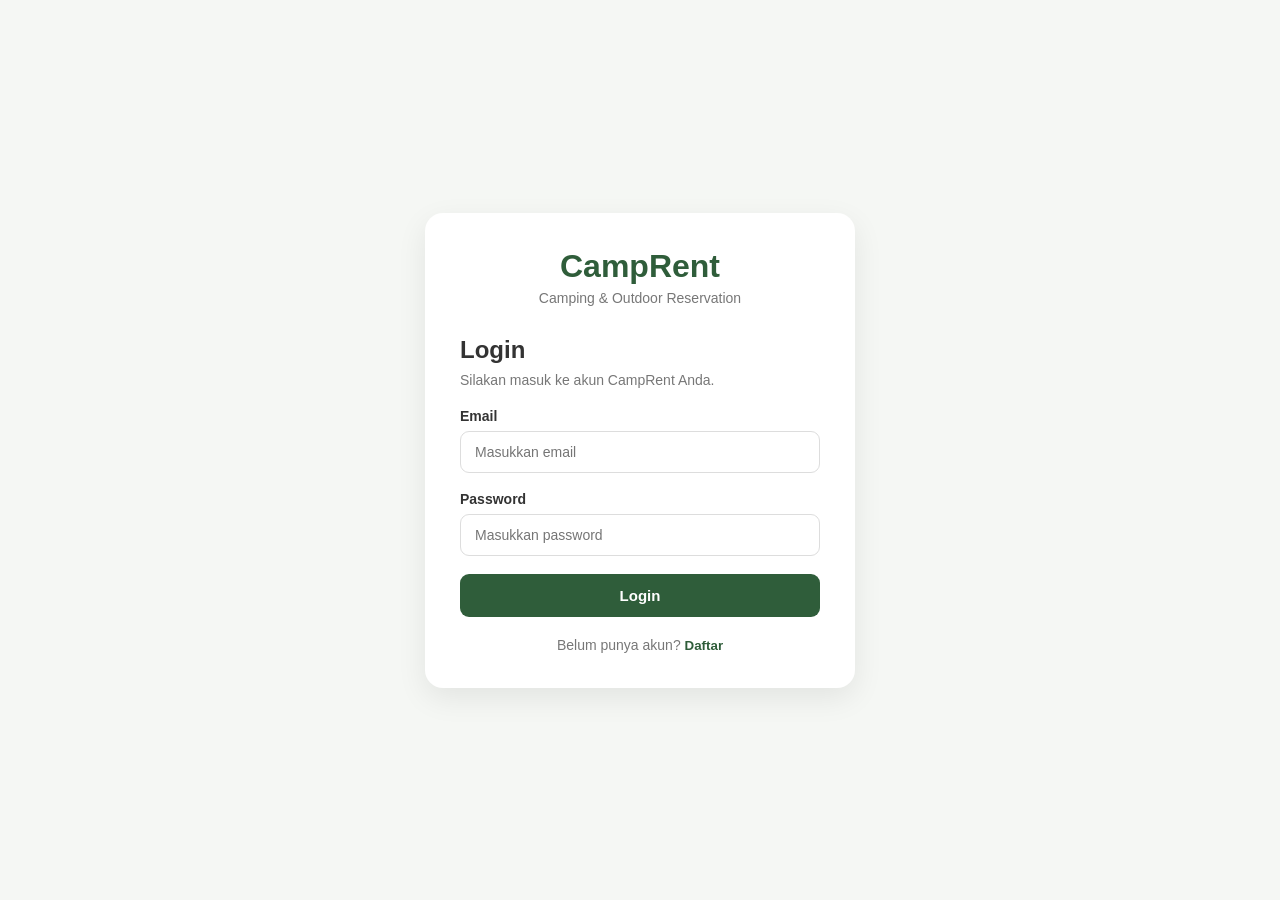
==== index.html @ ebeb31ab "first commit" ====
<!DOCTYPE html>
<html lang="id">
<head>
    <meta charset="UTF-8">
    <meta name="viewport" content="width=device-width, initial-scale=1.0">

    <title>CampRent - Login</title>

    <link rel="stylesheet" href="css/style.css">
</head>

<body>

    <div class="auth-container">

        <div class="auth-card">

            <div class="logo">
                <h1>CampRent</h1>
                <p>Camping & Outdoor Reservation</p>
            </div>

            <!-- LOGIN -->
            <div id="loginForm">

                <h2>Login</h2>

                <p class="form-description">
                    Silakan masuk ke akun CampRent Anda.
                </p>

                <form onsubmit="login(event)">

                    <div class="form-group">
                        <label>Email</label>

                        <input
                            type="email"
                            id="loginEmail"
                            placeholder="Masukkan email"
                            required
                        >
                    </div>

                    <div class="form-group">
                        <label>Password</label>

                        <input
                            type="password"
                            id="loginPassword"
                            placeholder="Masukkan password"
                            required
                        >
                    </div>

                    <button type="submit" class="btn-primary">
                        Login
                    </button>

                </form>

                <p class="switch-form">
                    Belum punya akun?
                    <button onclick="showRegister()">
                        Daftar
                    </button>
                </p>

            </div>


            <!-- REGISTER -->
            <div id="registerForm" style="display: none;">

                <h2>Daftar Akun</h2>

                <p class="form-description">
                    Buat akun untuk melakukan reservasi camping.
                </p>

                <form onsubmit="register(event)">

                    <div class="form-group">

                        <label>Nama Lengkap</label>

                        <input
                            type="text"
                            id="registerName"
                            placeholder="Masukkan nama lengkap"
                            required
                        >

                    </div>


                    <div class="form-group">

                        <label>Email</label>

                        <input
                            type="email"
                            id="registerEmail"
                            placeholder="Masukkan email"
                            required
                        >

                    </div>


                    <div class="form-group">

                        <label>Password</label>

                        <input
                            type="password"
                            id="registerPassword"
                            placeholder="Minimal 6 karakter"
                            minlength="6"
                            required
                        >

                    </div>


                    <div class="form-group">

                        <label>Nomor WhatsApp</label>

                        <input
                            type="tel"
                            id="registerPhone"
                            placeholder="08xxxxxxxxxx"
                            required
                        >

                    </div>


                    <button type="submit" class="btn-primary">
                        Daftar
                    </button>

                </form>


                <p class="switch-form">

                    Sudah punya akun?

                    <button onclick="showLogin()">
                        Login
                    </button>

                </p>

            </div>

        </div>

    </div>


    <script src="js/data.js"></script>
    <script src="js/auth.js"></script>

</body>
</html>
---- css/style.css ----
* {
    margin: 0;
    padding: 0;
    box-sizing: border-box;
}

body {
    font-family: Arial, sans-serif;
    background: #f5f7f4;
    color: #333;
}


/* =========================
   AUTH
========================= */

.auth-container {
    min-height: 100vh;

    display: flex;
    justify-content: center;
    align-items: center;

    padding: 20px;
}


.auth-card {
    width: 100%;
    max-width: 430px;

    background: white;

    padding: 35px;

    border-radius: 18px;

    box-shadow:
        0 10px 30px rgba(0, 0, 0, 0.08);
}


/* =========================
   LOGO
========================= */

.logo {
    text-align: center;
    margin-bottom: 30px;
}

.logo h1 {
    font-size: 32px;
    color: #2f5d3a;
    margin-bottom: 5px;
}

.logo p {
    font-size: 14px;
    color: #777;
}


/* =========================
   FORM
========================= */

.auth-card h2 {
    margin-bottom: 8px;
}

.form-description {
    font-size: 14px;
    color: #777;
    margin-bottom: 20px;
}


.form-group {
    margin-bottom: 18px;
}


.form-group label {
    display: block;

    margin-bottom: 7px;

    font-size: 14px;

    font-weight: bold;
}


.form-group input {
    width: 100%;

    padding: 12px 14px;

    border: 1px solid #ddd;

    border-radius: 9px;

    font-size: 14px;

    outline: none;
}


.form-group input:focus {
    border-color: #2f5d3a;
}


/* =========================
   BUTTON
========================= */

.btn-primary {
    width: 100%;

    padding: 13px;

    border: none;

    border-radius: 9px;

    background: #2f5d3a;

    color: white;

    font-size: 15px;

    font-weight: bold;

    cursor: pointer;

    transition: 0.2s;
}


.btn-primary:hover {
    background: #244a2e;
}


/* =========================
   SWITCH FORM
========================= */

.switch-form {
    margin-top: 20px;

    text-align: center;

    font-size: 14px;

    color: #777;
}


.switch-form button {
    border: none;

    background: none;

    color: #2f5d3a;

    font-weight: bold;

    cursor: pointer;
}
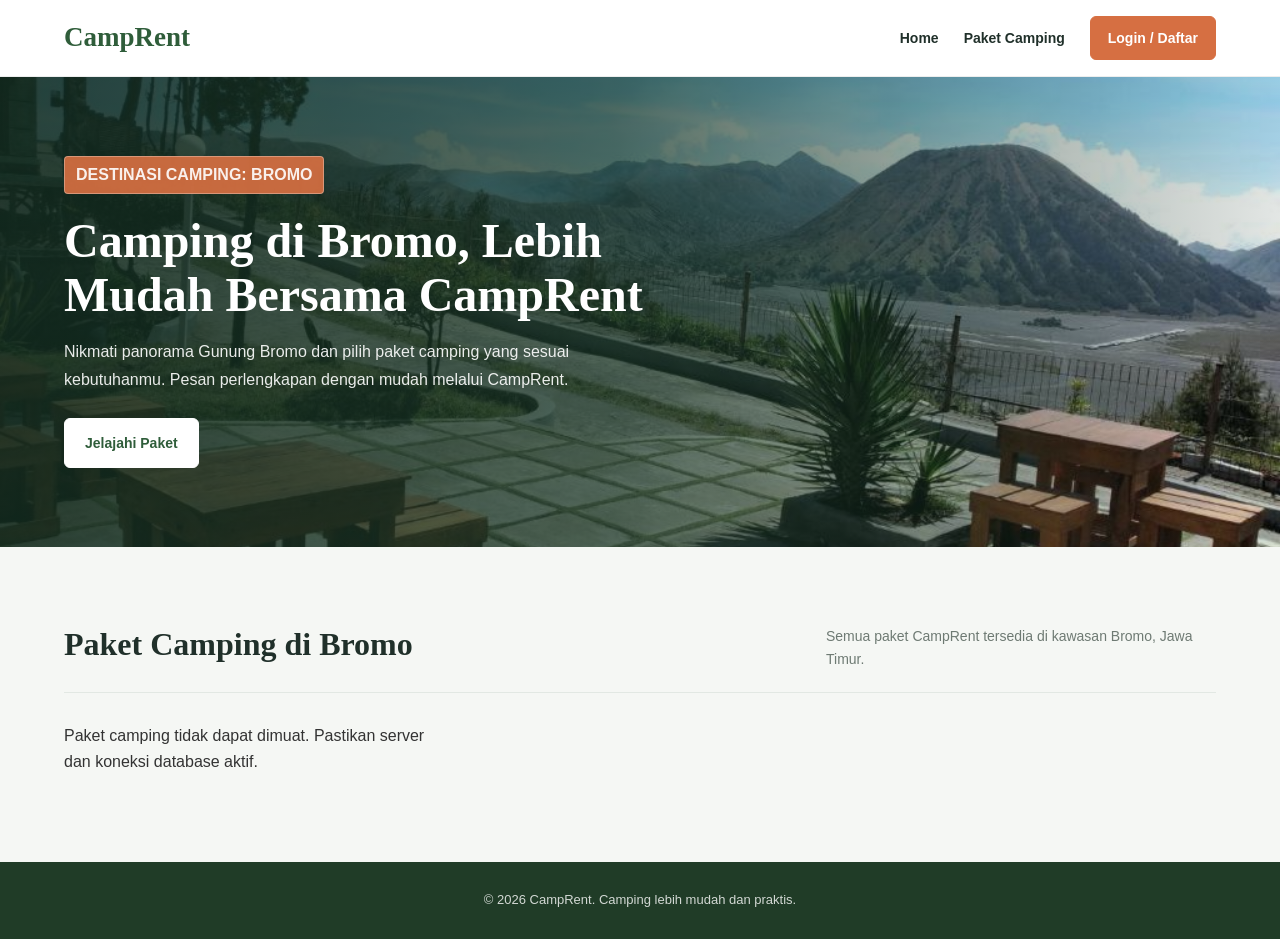
==== commit 792d3aaf: "feat: update CampRent application" ====
--- a/index.html
+++ b/index.html
@@ -4,165 +4,193 @@
     <meta charset="UTF-8">
     <meta name="viewport" content="width=device-width, initial-scale=1.0">
 
-    <title>CampRent - Login</title>
+    <title>CampRent - Camping & Outdoor Reservation</title>
 
     <link rel="stylesheet" href="css/style.css">
 </head>
 
 <body>
 
-    <div class="auth-container">
+    <!-- NAVBAR -->
+    <nav class="navbar">
+        <div class="navbar-content container">
+            <a class="navbar-brand" href="index.html">CampRent</a>
 
+            <div class="navbar-menu">
+                <a href="index.html">Home</a>
+                <a href="#packages">Paket Camping</a>
+
+                <button
+                    type="button"
+                    class="btn-primary"
+                    onclick="openAuth()">
+                    Login / Daftar
+                </button>
+            </div>
+        </div>
+    </nav>
+
+    <!-- HERO -->
+    <section class="hero">
+        <div class="hero-content container">
+            <p class="hero-label">DESTINASI CAMPING: BROMO</p>
+
+            <h1>
+                Camping di Bromo,
+                Lebih Mudah Bersama CampRent
+            </h1>
+
+            <p>
+                Nikmati panorama Gunung Bromo dan pilih paket camping
+                yang sesuai kebutuhanmu. Pesan perlengkapan dengan mudah
+                melalui CampRent.
+            </p>
+
+            <a href="#packages" class="btn-primary">
+                Jelajahi Paket
+            </a>
+        </div>
+    </section>
+
+    <!-- PAKET CAMPING -->
+    <main class="public-container container" id="packages">
+        <div class="section-header">
+            <h2>Paket Camping di Bromo</h2>
+            <p>
+                Semua paket CampRent tersedia di kawasan Bromo,
+                Jawa Timur.
+            </p>
+        </div>
+
+        <div id="packageList" class="package-grid"></div>
+    </main>
+
+    <!-- LOGIN / REGISTER MODAL -->
+    <div id="authModal" class="auth-modal" hidden>
         <div class="auth-card">
 
+            <button
+                type="button"
+                class="close-modal"
+                onclick="closeAuth()"
+                aria-label="Tutup">
+                &times;
+            </button>
+
             <div class="logo">
-                <h1>CampRent</h1>
+                <h2>CampRent</h2>
                 <p>Camping & Outdoor Reservation</p>
             </div>
 
             <!-- LOGIN -->
             <div id="loginForm">
-
                 <h2>Login</h2>
 
                 <p class="form-description">
-                    Silakan masuk ke akun CampRent Anda.
+                    Masuk untuk melanjutkan reservasi.
                 </p>
 
                 <form onsubmit="login(event)">
-
                     <div class="form-group">
-                        <label>Email</label>
-
+                        <label for="loginEmail">Email</label>
                         <input
                             type="email"
                             id="loginEmail"
                             placeholder="Masukkan email"
-                            required
-                        >
+                            required>
                     </div>
 
                     <div class="form-group">
-                        <label>Password</label>
-
+                        <label for="loginPassword">Password</label>
                         <input
                             type="password"
                             id="loginPassword"
                             placeholder="Masukkan password"
-                            required
-                        >
+                            required>
                     </div>
 
                     <button type="submit" class="btn-primary">
                         Login
                     </button>
-
                 </form>
 
                 <p class="switch-form">
                     Belum punya akun?
-                    <button onclick="showRegister()">
-                        Daftar
+                    <button type="button" onclick="showRegister()">
+                        Daftar sekarang
                     </button>
                 </p>
-
             </div>
 
-
             <!-- REGISTER -->
-            <div id="registerForm" style="display: none;">
-
+            <div id="registerForm" hidden>
                 <h2>Daftar Akun</h2>
 
                 <p class="form-description">
-                    Buat akun untuk melakukan reservasi camping.
+                    Daftar terlebih dahulu untuk melakukan booking.
                 </p>
 
                 <form onsubmit="register(event)">
-
                     <div class="form-group">
-
-                        <label>Nama Lengkap</label>
-
+                        <label for="registerName">Nama Lengkap</label>
                         <input
                             type="text"
                             id="registerName"
                             placeholder="Masukkan nama lengkap"
-                            required
-                        >
-
+                            required>
                     </div>
 
-
                     <div class="form-group">
-
-                        <label>Email</label>
-
+                        <label for="registerEmail">Email</label>
                         <input
                             type="email"
                             id="registerEmail"
                             placeholder="Masukkan email"
-                            required
-                        >
-
+                            required>
                     </div>
 
-
                     <div class="form-group">
-
-                        <label>Password</label>
-
+                        <label for="registerPassword">Password</label>
                         <input
                             type="password"
                             id="registerPassword"
                             placeholder="Minimal 6 karakter"
                             minlength="6"
-                            required
-                        >
-
+                            required>
                     </div>
 
-
                     <div class="form-group">
-
-                        <label>Nomor WhatsApp</label>
-
+                        <label for="registerPhone">Nomor WhatsApp</label>
                         <input
                             type="tel"
                             id="registerPhone"
                             placeholder="08xxxxxxxxxx"
-                            required
-                        >
-
+                            required>
                     </div>
-
 
                     <button type="submit" class="btn-primary">
                         Daftar
                     </button>
-
                 </form>
 
-
                 <p class="switch-form">
-
                     Sudah punya akun?
-
-                    <button onclick="showLogin()">
+                    <button type="button" onclick="showLogin()">
                         Login
                     </button>
-
                 </p>
-
             </div>
 
         </div>
-
     </div>
 
+    <footer class="footer">
+        <p>&copy; 2026 CampRent. Camping lebih mudah dan praktis.</p>
+    </footer>
 
     <script src="js/data.js"></script>
     <script src="js/auth.js"></script>
+    <script src="js/home.js"></script>
 
 </body>
 </html>
--- a/css/style.css
+++ b/css/style.css
@@ -1,173 +1,899 @@
+/* ========================================
+   CAMPrENT - GLOBAL STYLE
+======================================== */
+
 * {
     margin: 0;
     padding: 0;
     box-sizing: border-box;
 }
 
+:root {
+    --primary: #2f5d3a;
+    --primary-dark: #244a2e;
+    --primary-light: #eaf2e9;
+    --secondary: #dce8d7;
+    --background: #f5f7f4;
+    --white: #ffffff;
+    --text: #333333;
+    --text-light: #777777;
+    --border: #dddddd;
+    --danger: #dc3545;
+    --accent: #d66f42;
+    --ink: #20302a;
+    --muted: #6e7a73;
+    --line: #e2e8e3;
+    --shadow: 0 10px 30px rgba(0, 0, 0, 0.08);
+}
+
+html {
+    scroll-behavior: smooth;
+}
+
 body {
-    font-family: Arial, sans-serif;
-    background: #f5f7f4;
-    color: #333;
-}
-
-
-/* =========================
-   AUTH
-========================= */
+    font-family: Arial, Helvetica, sans-serif;
+    background: var(--background);
+    color: var(--text);
+    line-height: 1.6;
+}
+
+button,
+input,
+select,
+textarea {
+    font: inherit;
+}
+
+button {
+    cursor: pointer;
+}
+
+a {
+    color: inherit;
+    text-decoration: none;
+}
+
+img {
+    display: block;
+    max-width: 100%;
+}
+
+.container {
+    width: 90%;
+    max-width: 1200px;
+    margin: 0 auto;
+}
+
+
+/* ========================================
+   BUTTON
+======================================== */
+
+.btn-primary,
+.btn-secondary,
+.btn-outline {
+    display: inline-flex;
+    align-items: center;
+    justify-content: center;
+    gap: 8px;
+    padding: 12px 22px;
+    border-radius: 9px;
+    font-size: 14px;
+    font-weight: bold;
+    text-align: center;
+    transition: background 0.2s ease,
+                color 0.2s ease,
+                transform 0.2s ease;
+    cursor: pointer;
+}
+
+.btn-primary {
+    border: 1px solid var(--primary);
+    background: var(--primary);
+    color: var(--white);
+}
+
+.btn-primary:hover {
+    background: var(--primary-dark);
+    border-color: var(--primary-dark);
+    transform: translateY(-1px);
+}
+
+.btn-secondary {
+    border: 1px solid var(--secondary);
+    background: var(--secondary);
+    color: var(--primary);
+}
+
+.btn-secondary:hover {
+    background: #ccddc5;
+}
+
+.btn-outline {
+    border: 1px solid var(--primary);
+    background: transparent;
+    color: var(--primary);
+}
+
+.btn-outline:hover {
+    background: var(--primary);
+    color: var(--white);
+}
+
+.btn-full {
+    width: 100%;
+}
+
+
+/* ========================================
+   AUTH: LOGIN DAN REGISTER
+======================================== */
 
 .auth-container {
     min-height: 100vh;
-
     display: flex;
     justify-content: center;
     align-items: center;
-
-    padding: 20px;
-}
-
+    padding: 24px;
+    background:
+        linear-gradient(
+            135deg,
+            rgba(47, 93, 58, 0.08),
+            rgba(220, 232, 215, 0.4)
+        );
+}
 
 .auth-card {
     width: 100%;
     max-width: 430px;
-
-    background: white;
-
     padding: 35px;
-
+    background: var(--white);
     border-radius: 18px;
-
-    box-shadow:
-        0 10px 30px rgba(0, 0, 0, 0.08);
-}
-
-
-/* =========================
-   LOGO
-========================= */
+    box-shadow: var(--shadow);
+}
 
 .logo {
     text-align: center;
-    margin-bottom: 30px;
+    margin-bottom: 28px;
 }
 
 .logo h1 {
     font-size: 32px;
-    color: #2f5d3a;
+    line-height: 1.3;
+    color: var(--primary);
     margin-bottom: 5px;
 }
 
 .logo p {
     font-size: 14px;
-    color: #777;
-}
-
-
-/* =========================
-   FORM
-========================= */
+    color: var(--text-light);
+}
 
 .auth-card h2 {
     margin-bottom: 8px;
+    color: var(--text);
+    font-size: 24px;
 }
 
 .form-description {
-    font-size: 14px;
-    color: #777;
-    margin-bottom: 20px;
-}
-
+    margin-bottom: 22px;
+    color: var(--text-light);
+    font-size: 14px;
+}
+
+
+/* ========================================
+   FORM
+======================================== */
 
 .form-group {
     margin-bottom: 18px;
 }
 
-
 .form-group label {
     display: block;
-
     margin-bottom: 7px;
-
-    font-size: 14px;
-
+    font-size: 14px;
     font-weight: bold;
-}
-
-
-.form-group input {
+    color: #444444;
+}
+
+.form-group input,
+.form-group select,
+.form-group textarea {
+    display: block;
     width: 100%;
-
     padding: 12px 14px;
-
-    border: 1px solid #ddd;
-
+    border: 1px solid var(--border);
     border-radius: 9px;
-
-    font-size: 14px;
-
+    background: var(--white);
+    color: var(--text);
+    font-size: 14px;
     outline: none;
-}
-
-
-.form-group input:focus {
-    border-color: #2f5d3a;
-}
-
-
-/* =========================
-   BUTTON
-========================= */
-
-.btn-primary {
-    width: 100%;
-
-    padding: 13px;
-
-    border: none;
-
-    border-radius: 9px;
-
-    background: #2f5d3a;
-
-    color: white;
-
-    font-size: 15px;
-
-    font-weight: bold;
-
-    cursor: pointer;
-
-    transition: 0.2s;
-}
-
-
-.btn-primary:hover {
-    background: #244a2e;
-}
-
-
-/* =========================
-   SWITCH FORM
-========================= */
+    transition: border-color 0.2s ease,
+                box-shadow 0.2s ease;
+}
+
+.form-group input:focus,
+.form-group select:focus,
+.form-group textarea:focus {
+    border-color: var(--primary);
+    box-shadow: 0 0 0 3px rgba(47, 93, 58, 0.1);
+}
+
+.form-group textarea {
+    min-height: 100px;
+    resize: vertical;
+}
+
+.form-group input::placeholder,
+.form-group textarea::placeholder {
+    color: #aaaaaa;
+}
 
 .switch-form {
     margin-top: 20px;
-
     text-align: center;
-
-    font-size: 14px;
-
-    color: #777;
-}
-
+    font-size: 14px;
+    color: var(--text-light);
+}
 
 .switch-form button {
+    padding: 0;
     border: none;
-
     background: none;
-
-    color: #2f5d3a;
-
+    color: var(--primary);
     font-weight: bold;
-
     cursor: pointer;
-}+}
+
+.switch-form button:hover {
+    text-decoration: underline;
+}
+
+
+/* ========================================
+   NAVBAR HOME
+======================================== */
+
+.navbar {
+    position: sticky;
+    top: 0;
+    z-index: 100;
+    background: rgba(255, 255, 255, 0.96);
+    border-bottom: 1px solid rgba(32, 48, 42, 0.08);
+    backdrop-filter: blur(14px);
+}
+
+.navbar-content {
+    min-height: 76px;
+    display: flex;
+    align-items: center;
+    justify-content: space-between;
+    gap: 24px;
+}
+
+.navbar-brand {
+    color: var(--primary);
+    font-family: Georgia, "Times New Roman", serif;
+    font-size: 27px;
+    font-weight: 700;
+    white-space: nowrap;
+}
+
+.navbar-menu {
+    display: flex;
+    align-items: center;
+    gap: 25px;
+}
+
+.navbar-menu a {
+    color: var(--ink);
+    font-size: 14px;
+    font-weight: 600;
+    transition: color 0.2s ease;
+}
+
+.navbar-menu a:hover {
+    color: var(--accent);
+}
+
+.navbar-menu .btn-primary {
+    padding: 10px 17px;
+    border-color: var(--accent);
+    background: var(--accent);
+    border-radius: 6px;
+}
+
+.navbar-menu .btn-primary:hover {
+    border-color: #bd5c34;
+    background: #bd5c34;
+}
+
+
+/* ========================================
+   HERO SECTION
+======================================== */
+
+.hero {
+    position: relative;
+    overflow: hidden;
+    min-height: 470px;
+    display: flex;
+    align-items: center;
+    padding: 76px 0;
+    background-image:
+        linear-gradient(90deg, rgba(18, 43, 31, 0.88) 0%, rgba(25, 53, 38, 0.72) 48%, rgba(25, 53, 38, 0.12) 100%),
+        url("../img/5a7480aa60c1fc40151ca7fbbf329ba0.jpg");
+    background-position: center, center 52%;
+    background-size: cover;
+    color: var(--white);
+}
+
+.hero-content {
+    max-width: 1200px;
+    animation: hero-arrive 700ms ease-out both;
+}
+
+.hero-label {
+    display: inline-flex;
+    align-items: center;
+    margin-bottom: 20px;
+    padding: 7px 11px;
+    border: 1px solid rgba(255, 255, 255, 0.3);
+    border-radius: 4px;
+    background: rgba(214, 111, 66, 0.92);
+    color: var(--white);
+    font-size: 11px;
+    font-weight: 700;
+}
+
+.hero h1 {
+    max-width: 650px;
+    margin-bottom: 16px;
+    font-family: Georgia, "Times New Roman", serif;
+    font-size: 48px;
+    line-height: 1.12;
+}
+
+.hero p {
+    max-width: 540px;
+    margin-bottom: 24px;
+    color: rgba(255, 255, 255, 0.9);
+    font-size: 16px;
+    line-height: 1.75;
+}
+
+.hero .hero-label {
+    margin-bottom: 20px;
+    line-height: 1.4;
+}
+
+.hero .btn-primary {
+    padding: 13px 20px;
+    border-color: var(--accent);
+    background: var(--accent);
+    color: var(--white);
+    border-radius: 6px;
+}
+
+.hero .btn-primary:hover {
+    border-color: #bd5c34;
+    background: #bd5c34;
+}
+
+.hero-actions {
+    display: flex;
+    flex-wrap: wrap;
+    gap: 12px;
+}
+
+.hero .btn-primary {
+    background: var(--white);
+    border-color: var(--white);
+    color: var(--primary);
+}
+
+.hero .btn-primary:hover {
+    background: #edf2eb;
+    border-color: #edf2eb;
+}
+
+.hero .btn-outline {
+    border-color: rgba(255, 255, 255, 0.8);
+    color: var(--white);
+}
+
+.hero .btn-outline:hover {
+    background: var(--white);
+    color: var(--primary);
+}
+
+
+/* ========================================
+   SECTION
+======================================== */
+
+.section {
+    padding: 70px 0;
+}
+
+.section-header {
+    margin-bottom: 32px;
+    text-align: center;
+}
+
+.section-header h2 {
+    margin-bottom: 10px;
+    color: var(--primary);
+    font-size: 30px;
+}
+
+.section-header p {
+    max-width: 650px;
+    margin: 0 auto;
+    color: var(--text-light);
+    font-size: 15px;
+}
+
+.public-container {
+    max-width: 1200px;
+    padding-top: 72px;
+    padding-bottom: 88px;
+}
+
+.public-container > .section-header {
+    display: flex;
+    align-items: end;
+    justify-content: space-between;
+    gap: 32px;
+    margin-bottom: 30px;
+    padding-bottom: 22px;
+    border-bottom: 1px solid var(--line);
+    text-align: left;
+}
+
+.public-container > .section-header h2 {
+    margin: 0;
+    color: var(--ink);
+    font-family: Georgia, "Times New Roman", serif;
+    font-size: 32px;
+}
+
+.public-container > .section-header p {
+    max-width: 390px;
+    margin: 0;
+    color: var(--muted);
+    font-size: 14px;
+}
+
+
+/* ========================================
+   PACKAGE / CAMPING CARDS
+======================================== */
+
+.package-grid {
+    display: grid;
+    grid-template-columns: repeat(3, minmax(0, 1fr));
+    gap: 22px;
+}
+
+.package-card {
+    overflow: hidden;
+    background: var(--white);
+    border: 1px solid var(--line);
+    border-radius: 7px;
+    box-shadow: 0 4px 16px rgba(32, 48, 42, 0.045);
+    display: flex;
+    flex-direction: column;
+    transition: transform 0.22s ease, box-shadow 0.22s ease;
+}
+
+.package-card:hover {
+    transform: translateY(-3px);
+    box-shadow: 0 12px 28px rgba(32, 48, 42, 0.12);
+}
+
+.package-image {
+    width: 100%;
+    height: 220px;
+    object-fit: cover;
+    background: var(--secondary);
+}
+
+.package-content {
+    display: flex;
+    flex: 1;
+    flex-direction: column;
+    align-items: flex-start;
+    padding: 20px;
+}
+
+.package-content h3 {
+    margin-bottom: 7px;
+    color: var(--ink);
+    font-family: Georgia, "Times New Roman", serif;
+    font-size: 21px;
+}
+
+.package-content p {
+    margin-bottom: 12px;
+    color: var(--muted);
+    font-size: 14px;
+}
+
+.package-content .package-description {
+    min-height: 44px;
+    margin-bottom: 14px;
+    line-height: 1.55;
+}
+
+.package-content .package-capacity {
+    margin-bottom: 14px;
+    padding: 4px 9px;
+    border-radius: 4px;
+    background: #edf3ee;
+    color: var(--primary-dark);
+    font-size: 12px;
+    font-weight: 700;
+}
+
+.package-price {
+    margin-top: auto;
+    margin-bottom: 14px;
+    color: var(--primary-dark);
+    font-size: 20px;
+    font-weight: bold;
+}
+
+.package-price span {
+    color: var(--text-light);
+    font-size: 12px;
+    font-weight: normal;
+}
+
+.package-card .btn-primary,
+.package-card .btn-secondary {
+    width: 100%;
+}
+
+.btn-book {
+    width: 100%;
+    margin-top: 2px;
+    padding: 11px 14px;
+    border: 1px solid var(--primary);
+    border-radius: 5px;
+    background: var(--primary);
+    color: var(--white);
+    font-size: 13px;
+    font-weight: 700;
+    transition: background 0.2s ease, border-color 0.2s ease;
+}
+
+.btn-book:hover {
+    border-color: var(--accent);
+    background: var(--accent);
+}
+
+@keyframes hero-arrive {
+    from {
+        opacity: 0;
+        transform: translateY(14px);
+    }
+    to {
+        opacity: 1;
+        transform: translateY(0);
+    }
+}
+
+
+/* ========================================
+   EMPTY STATE
+======================================== */
+
+.empty-state {
+    grid-column: 1 / -1;
+    padding: 40px 20px;
+    text-align: center;
+    color: var(--text-light);
+    background: var(--white);
+    border: 1px dashed var(--border);
+    border-radius: 12px;
+}
+
+
+/* ========================================
+   AUTH MODAL
+======================================== */
+
+.auth-modal {
+    position: fixed;
+    inset: 0;
+    z-index: 1000;
+    display: none;
+    justify-content: center;
+    align-items: center;
+    padding: 20px;
+    overflow-y: auto;
+    background: rgba(0, 0, 0, 0.55);
+}
+
+.auth-modal.show {
+    display: flex;
+}
+
+.auth-modal-content {
+    position: relative;
+    width: 100%;
+    max-width: 460px;
+    max-height: calc(100vh - 40px);
+    overflow-y: auto;
+    padding: 30px;
+    background: var(--white);
+    border-radius: 16px;
+    box-shadow: 0 15px 50px rgba(0, 0, 0, 0.2);
+}
+
+.auth-modal-close {
+    position: absolute;
+    top: 12px;
+    right: 16px;
+    width: 34px;
+    height: 34px;
+    border: none;
+    border-radius: 50%;
+    background: #f0f0f0;
+    color: #555555;
+    font-size: 23px;
+    line-height: 1;
+}
+
+.auth-modal-close:hover {
+    background: #e3e3e3;
+}
+
+
+/* ========================================
+   ABOUT / BENEFITS
+======================================== */
+
+.benefit-grid {
+    display: grid;
+    grid-template-columns: repeat(3, minmax(0, 1fr));
+    gap: 22px;
+}
+
+.benefit-card {
+    padding: 28px 22px;
+    background: var(--white);
+    border-radius: 14px;
+    text-align: center;
+    box-shadow: 0 5px 20px rgba(0, 0, 0, 0.04);
+}
+
+.benefit-card h3 {
+    margin-bottom: 10px;
+    color: var(--primary);
+    font-size: 18px;
+}
+
+.benefit-card p {
+    color: var(--text-light);
+    font-size: 14px;
+}
+
+
+/* ========================================
+   FOOTER
+======================================== */
+
+.footer {
+    padding: 28px 0;
+    background: #203c27;
+    color: var(--white);
+    text-align: center;
+}
+
+.footer p {
+    font-size: 13px;
+    color: rgba(255, 255, 255, 0.8);
+}
+
+
+/* ========================================
+   ALERT / STATUS
+======================================== */
+
+.alert {
+    margin-bottom: 16px;
+    padding: 12px 14px;
+    border-radius: 8px;
+    font-size: 14px;
+}
+
+.alert-success {
+    background: #e6f4ea;
+    color: #246b38;
+    border: 1px solid #c5e5ce;
+}
+
+.alert-error {
+    background: #fdeaea;
+    color: #a12626;
+    border: 1px solid #f5c6cb;
+}
+
+.status {
+    display: inline-block;
+    padding: 5px 10px;
+    border-radius: 20px;
+    font-size: 12px;
+    font-weight: bold;
+}
+
+.status-pending {
+    background: #fff3cd;
+    color: #856404;
+}
+
+.status-process {
+    background: #cce5ff;
+    color: #004085;
+}
+
+.status-completed {
+    background: #d4edda;
+    color: #155724;
+}
+
+
+/* ========================================
+   RESPONSIVE TABLET
+======================================== */
+
+@media (max-width: 900px) {
+    .package-grid,
+    .benefit-grid {
+        grid-template-columns: repeat(2, minmax(0, 1fr));
+    }
+
+    .hero {
+        padding: 70px 0;
+    }
+
+    .navbar-menu {
+        gap: 16px;
+    }
+
+    .hero {
+        min-height: 430px;
+        background-position: center, 58% center;
+    }
+}
+
+
+/* ========================================
+   RESPONSIVE MOBILE
+======================================== */
+
+@media (max-width: 600px) {
+    .container {
+        width: 92%;
+    }
+
+    .auth-container {
+        padding: 16px;
+    }
+
+    .auth-card {
+        padding: 25px 20px;
+    }
+
+    .logo h1 {
+        font-size: 28px;
+    }
+
+    .navbar-brand {
+        font-size: 24px;
+    }
+
+    .navbar-content {
+        min-height: 0;
+        padding-top: 13px;
+        padding-bottom: 13px;
+        flex-wrap: wrap;
+        gap: 12px;
+    }
+
+    .navbar-menu {
+        width: 100%;
+        justify-content: space-between;
+        gap: 10px;
+    }
+
+    .navbar-menu a {
+        font-size: 13px;
+    }
+
+    .navbar-menu .btn-primary {
+        padding: 9px 11px;
+        font-size: 12px;
+    }
+
+    .hero {
+        min-height: 440px;
+        padding: 54px 0;
+        background-image:
+            linear-gradient(90deg, rgba(18, 43, 31, 0.88), rgba(25, 53, 38, 0.52)),
+            url("../img/5a7480aa60c1fc40151ca7fbbf329ba0.jpg");
+        background-position: center, 58% center;
+    }
+
+    .hero h1 {
+        font-size: 38px;
+    }
+
+    .hero p {
+        font-size: 15px;
+    }
+
+    .hero-actions {
+        flex-direction: column;
+        align-items: stretch;
+    }
+
+    .section {
+        padding: 50px 0;
+    }
+
+    .section-header h2 {
+        font-size: 25px;
+    }
+
+    .public-container {
+        padding-top: 48px;
+        padding-bottom: 60px;
+    }
+
+    .public-container > .section-header {
+        align-items: flex-start;
+        flex-direction: column;
+        gap: 9px;
+        margin-bottom: 22px;
+        padding-bottom: 18px;
+    }
+
+    .public-container > .section-header h2 {
+        font-size: 28px;
+    }
+
+    .package-grid,
+    .benefit-grid {
+        grid-template-columns: 1fr;
+        gap: 18px;
+    }
+
+    .package-image {
+        height: 220px;
+    }
+
+    .auth-modal {
+        align-items: flex-start;
+    }
+
+    .auth-modal-content {
+        margin: auto 0;
+        padding: 25px 20px;
+    }
+}
+
+@media (prefers-reduced-motion: reduce) {
+    *,
+    *::before,
+    *::after {
+        scroll-behavior: auto !important;
+        animation-duration: 0.01ms !important;
+        animation-iteration-count: 1 !important;
+        transition-duration: 0.01ms !important;
+    }
+}
